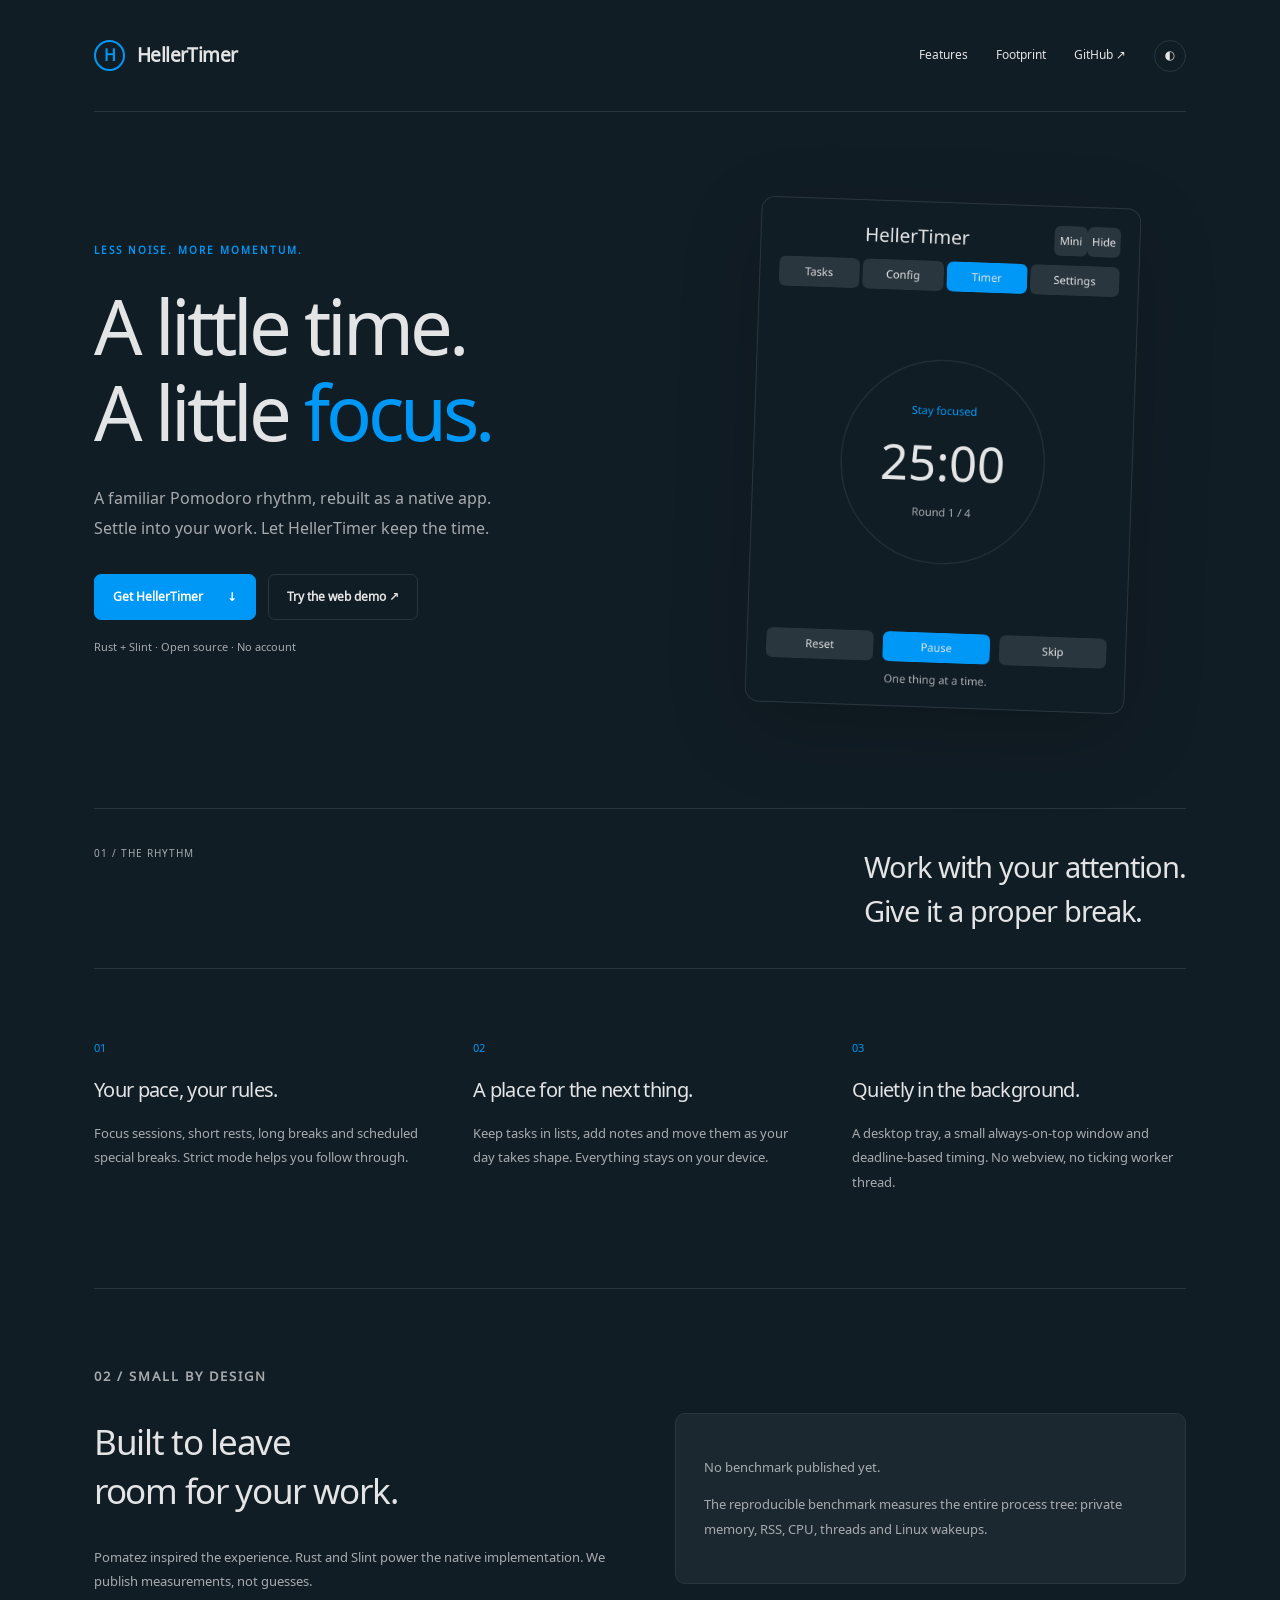
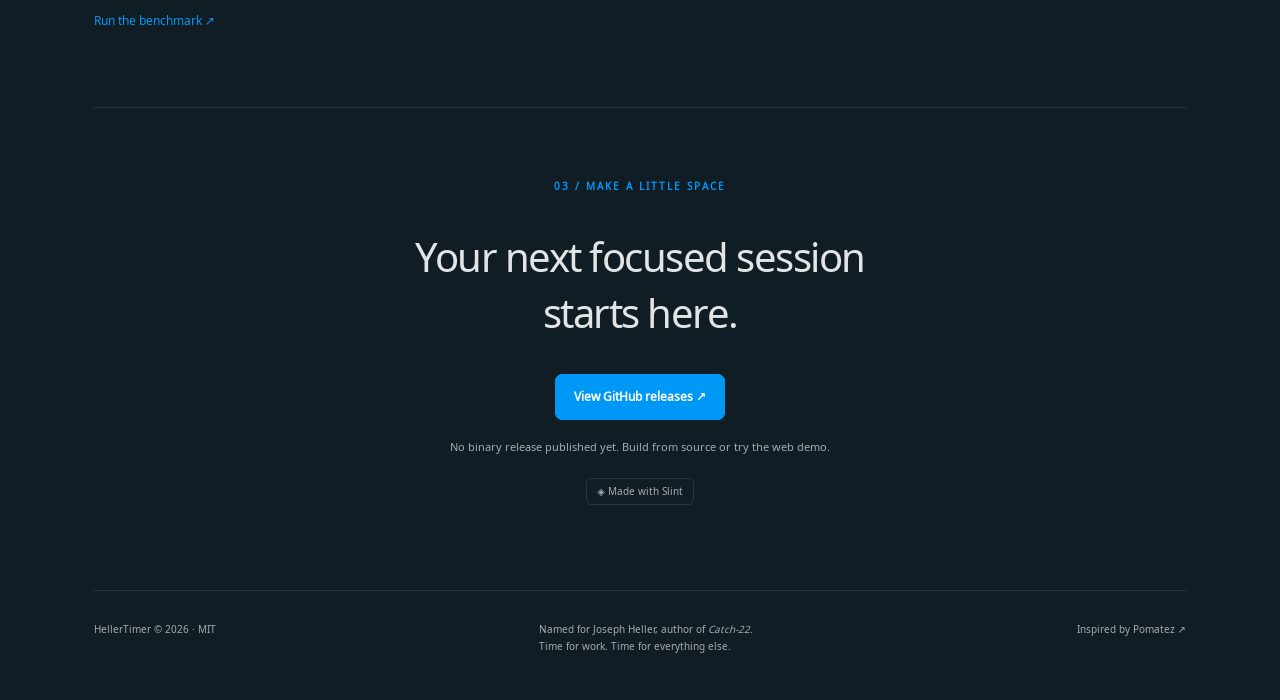
==== site/index.html @ a022e174 "feat: bootstrap native HellerTimer application Add the deadline-based timer, translated Slint UI, ta" ====
<!doctype html>
<html lang="en"><head><meta charset="utf-8"><meta name="viewport" content="width=device-width,initial-scale=1"><meta name="description" content="HellerTimer is a native Rust and Slint Pomodoro timer inspired by Pomatez. Make room for focused work."><meta name="theme-color" content="#111d25"><title>HellerTimer — A little time. A little focus.</title><link rel="icon" href="icon.png"><link rel="stylesheet" href="style.css"><script src="app.js" defer></script></head>
<body><div class="shell"><header><a class="brand" href="#"><span class="mark">H</span> HellerTimer</a><nav><a href="#features">Features</a><a href="#footprint">Footprint</a><a href="https://github.com/hlophlopgaming/HellerTimer">GitHub ↗</a><button id="theme" aria-label="Toggle color theme">◐</button></nav></header>
<main><section class="hero"><div><p class="eyebrow">LESS NOISE. MORE MOMENTUM.</p><h1>A little time.<br>A little <em>focus.</em></h1><p class="intro">A familiar Pomodoro rhythm, rebuilt as a native app. Settle into your work. Let HellerTimer keep the time.</p><div class="actions"><a class="button primary" href="#download">Get HellerTimer <span>↓</span></a><a class="button" href="app/">Try the web demo ↗</a></div><p class="quiet">Rust + Slint · Open source · No account</p></div><div class="timer-preview"><img src="screenshot.png" width="480" height="640" alt="HellerTimer running on Linux with the dark theme"></div></section>
<section class="statement"><span>01 / THE RHYTHM</span><p>Work with your attention.<br>Give it a proper break.</p></section>
<section id="features" class="features"><article><span>01</span><h2>Your pace, your rules.</h2><p>Focus sessions, short rests, long breaks and scheduled special breaks. Strict mode helps you follow through.</p></article><article><span>02</span><h2>A place for the next thing.</h2><p>Keep tasks in lists, add notes and move them as your day takes shape. Everything stays on your device.</p></article><article><span>03</span><h2>Quietly in the background.</h2><p>A desktop tray, a small always-on-top window and deadline-based timing. No webview, no ticking worker thread.</p></article></section>
<section id="footprint" class="footprint"><div><p class="eyebrow">02 / SMALL BY DESIGN</p><h2>Built to leave<br>room for your work.</h2><p>Pomatez inspired the experience. Rust and Slint power the native implementation. We publish measurements, not guesses.</p><a href="https://github.com/hlophlopgaming/HellerTimer/tree/main/bench">Run the benchmark ↗</a></div><div id="benchmark"><p class="quiet">No benchmark published yet.</p><p>The reproducible benchmark measures the entire process tree: private memory, RSS, CPU, threads and Linux wakeups.</p></div></section>
<section id="download" class="download"><p class="eyebrow">03 / MAKE A LITTLE SPACE</p><h2>Your next focused session<br>starts here.</h2><div id="downloads" class="actions"><a class="button primary" href="https://github.com/hlophlopgaming/HellerTimer/releases">View GitHub releases ↗</a></div><p id="release-status" class="quiet">Desktop is the main experience. The web version is a demo.</p><a class="slint-badge" href="https://slint.dev">◈ Made with Slint</a></section></main>
<footer><span>HellerTimer © 2026 · MIT</span><p>Named for Joseph Heller, author of <i>Catch-22</i>.<br>Time for work. Time for everything else.</p><a href="https://github.com/zidoro/pomatez">Inspired by Pomatez ↗</a></footer></div></body></html>
---- site/style.css ----
@font-face{font-family:Noto;src:url(NotoSans-Regular.ttf);font-display:swap}*{box-sizing:border-box}html{scroll-behavior:smooth;--bg:#111d25;--surface:#1c2830;--text:#e3e4e5;--muted:#a7abae;--line:#2a363e;--accent:#0098f7;--button:#fff;color-scheme:dark}html.light{--bg:#fff;--surface:#fafafa;--text:#212121;--muted:#666;--line:#e6e6e6;--accent:#007bc7;color-scheme:light}body{background:var(--bg);color:var(--text);margin:0;font:15px/1.7 Noto,system-ui,sans-serif}a{color:inherit;text-decoration:none}button{font:inherit;color:inherit;cursor:pointer}.shell{max-width:1180px;margin:auto;padding:0 44px}header{height:112px;display:flex;align-items:center;justify-content:space-between;border-bottom:1px solid var(--line)}.brand{display:flex;align-items:center;gap:12px;font-weight:700;font-size:19px;letter-spacing:-.6px}.mark{border:2px solid var(--accent);border-radius:50%;width:31px;height:31px;display:grid;place-items:center;font-size:16px;color:var(--accent)}nav{display:flex;align-items:center;gap:28px;font-size:12px}nav button{border:1px solid var(--line);border-radius:50%;background:none;width:32px;height:32px}.hero{display:grid;grid-template-columns:1.1fr 1fr;gap:70px;align-items:center;padding:90px 0 100px}.eyebrow{color:var(--accent);font-size:10px;letter-spacing:2px;font-weight:700;margin:0 0 24px}h1{font-size:clamp(48px,6vw,76px);font-weight:500;letter-spacing:-4px;line-height:1.13;margin:0 0 28px}h1 em{font-style:normal;color:var(--accent)}.intro{font-size:16px;max-width:405px;color:var(--muted);line-height:1.9}.actions{display:flex;gap:12px;flex-wrap:wrap;margin:30px 0 18px}.button{border:1px solid var(--line);border-radius:7px;padding:12px 18px;font-size:12px;font-weight:700;display:inline-flex;gap:24px;align-items:center}.primary{background:var(--accent);border-color:var(--accent);color:var(--button)}.quiet{font-size:11px;color:var(--muted)}.timer-preview{background:var(--surface);border:1px solid var(--line);padding:24px 28px 18px;border-radius:14px;box-shadow:0 24px 80px #0003;transform:rotate(2deg)}.preview-top{display:flex;justify-content:space-between;font-size:13px}.preview-top span{color:var(--muted)}.preview-tabs{display:flex;justify-content:space-between;font-size:10px;margin:24px 0 28px;color:var(--muted)}.preview-tabs strong{color:var(--accent);border-bottom:2px solid var(--accent);padding-bottom:8px}.dial{margin:auto;aspect-ratio:1;max-width:246px;border:3px solid var(--line);border-top-color:var(--accent);border-right-color:var(--accent);border-radius:50%;display:flex;align-items:center;justify-content:center;flex-direction:column;gap:12px}.dial span{font-size:12px;color:var(--accent)}.dial b{font-size:53px;font-weight:400;letter-spacing:-3px}.dial small{font-size:10px;color:var(--muted)}.preview-controls{display:flex;justify-content:center;align-items:center;gap:42px;margin:25px 0 12px}.preview-controls b{display:grid;place-items:center;background:var(--accent);color:#fff;width:44px;height:44px;border-radius:50%;font-size:15px}.preview-controls span{color:var(--muted)}.timer-preview p{text-align:center;font-size:10px;color:var(--muted)}.illustration{display:block;text-align:right;font-size:8px;color:var(--muted)}.statement{border-top:1px solid var(--line);border-bottom:1px solid var(--line);padding:36px 0;display:flex;justify-content:space-between;align-items:flex-start}.statement span{font-size:10px;color:var(--muted);letter-spacing:1px}.statement p{margin:0;font-size:29px;line-height:1.5;letter-spacing:-1px}.features{display:grid;grid-template-columns:repeat(3,1fr);gap:45px;padding:65px 0 80px}.features article>span{color:var(--accent);font-size:11px}h2{font-weight:500;letter-spacing:-.7px;font-size:20px;line-height:1.4}.features p,.footprint p{color:var(--muted);font-size:13px;line-height:1.9}.footprint{display:grid;grid-template-columns:1fr 1fr;gap:70px;border-top:1px solid var(--line);padding:75px 0}.footprint h2{font-size:35px;letter-spacing:-1.3px}.footprint a{font-size:12px;color:var(--accent)}#benchmark{align-self:center;background:var(--surface);border:1px solid var(--line);border-radius:10px;padding:28px;overflow:auto}table{border-collapse:collapse;width:100%;font-size:11px}td,th{text-align:left;padding:8px;border-bottom:1px solid var(--line)}.bar{height:7px;background:var(--accent);border-radius:4px;margin:7px 0 14px}.download{text-align:center;padding:70px 0 85px;border-top:1px solid var(--line)}.download h2{font-size:40px;letter-spacing:-1.5px}.download .actions{justify-content:center}.slint-badge{display:inline-block;font-size:10px;border:1px solid var(--line);padding:4px 10px;border-radius:5px;margin-top:10px;color:var(--muted)}footer{display:flex;justify-content:space-between;align-items:flex-start;gap:25px;border-top:1px solid var(--line);padding:30px 0 45px;color:var(--muted);font-size:10px}footer p{margin:0}a:hover{color:var(--accent)}a.primary:hover{color:#fff;filter:brightness(1.12)}a:focus-visible,button:focus-visible{outline:2px solid var(--accent);outline-offset:5px}@media(max-width:760px){.shell{padding:0 24px}header{height:82px}nav{gap:14px}nav a:nth-child(-n+2){display:none}.hero{grid-template-columns:1fr;gap:45px;padding:55px 0}h1{letter-spacing:-2.5px}.timer-preview{width:100%;max-width:380px;justify-self:center}.features{grid-template-columns:1fr;gap:20px;padding:40px 0}.statement{gap:30px}.statement p{font-size:21px}.footprint{grid-template-columns:1fr;gap:25px;padding:45px 0}.download{padding:45px 0}.download h2{font-size:30px}footer{flex-wrap:wrap}}

.timer-preview{padding:0;overflow:hidden;max-width:380px;justify-self:center}.timer-preview img{display:block;width:100%;height:auto}
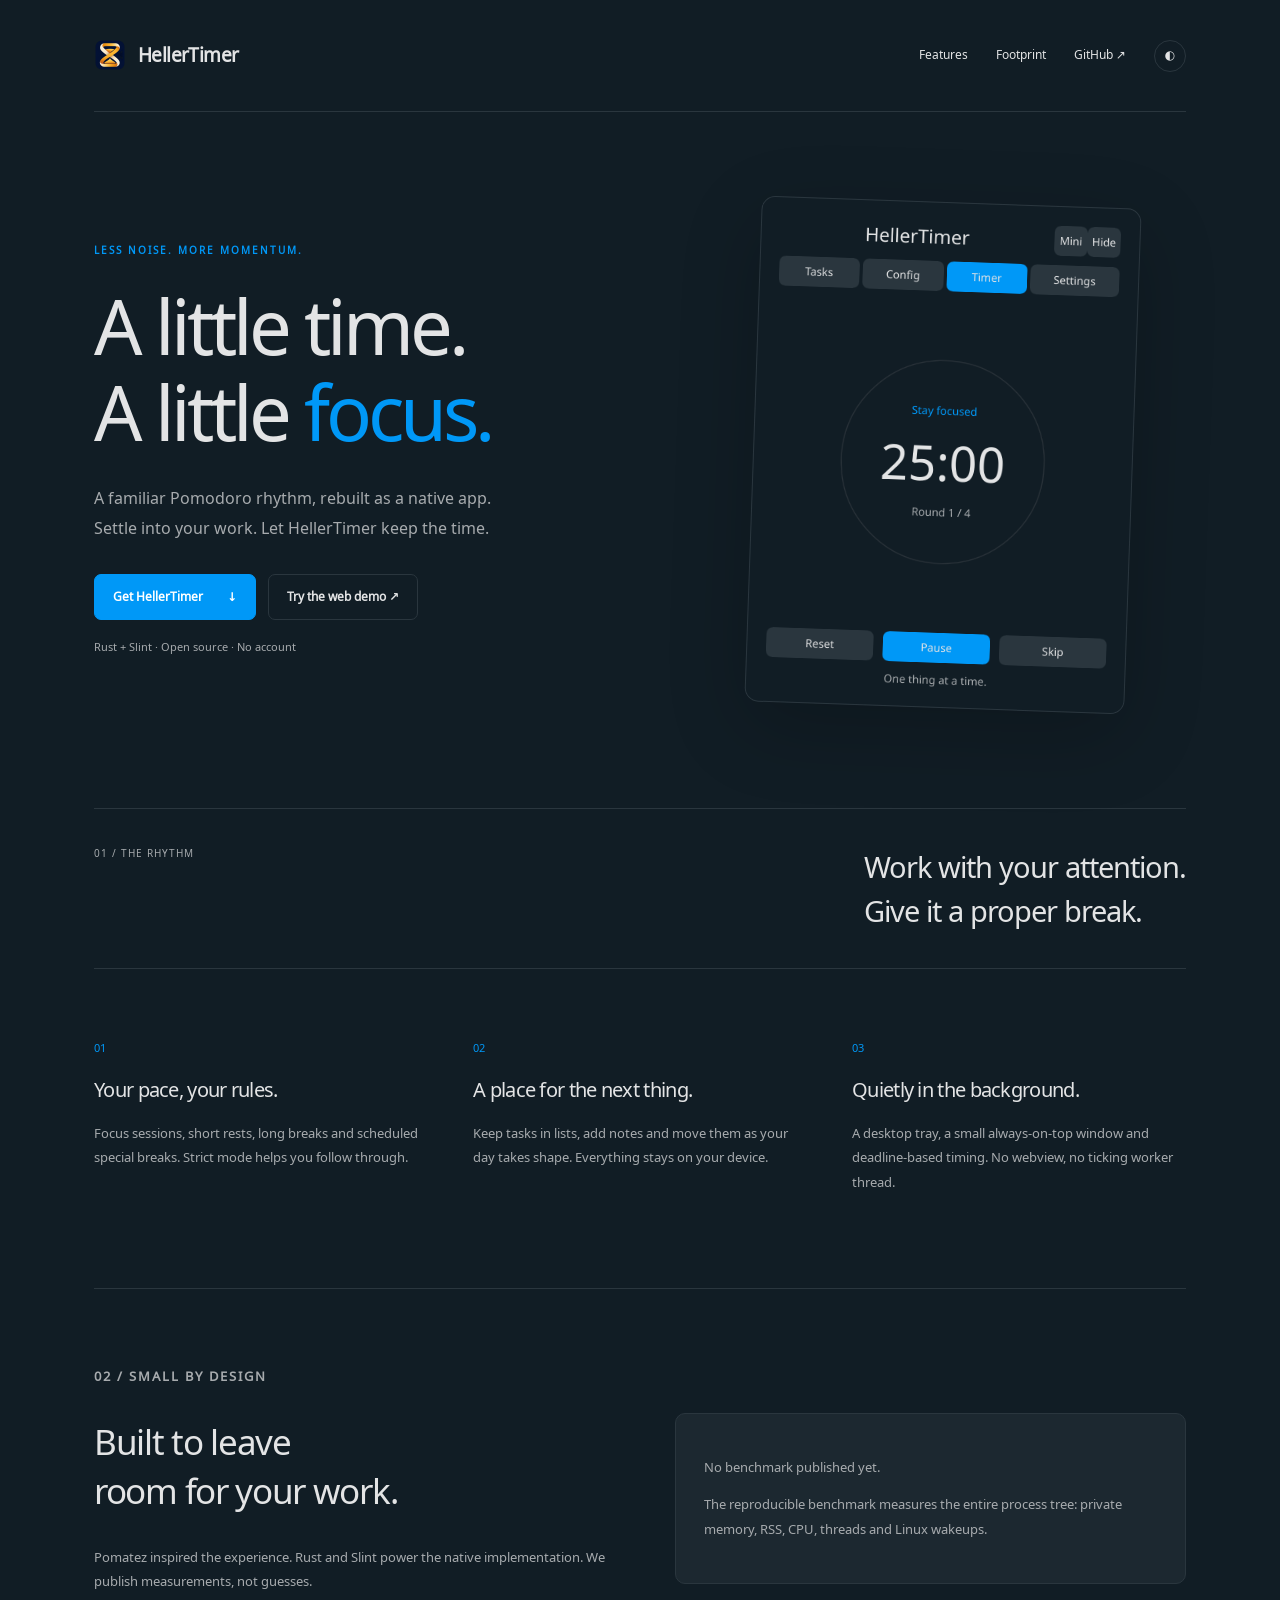
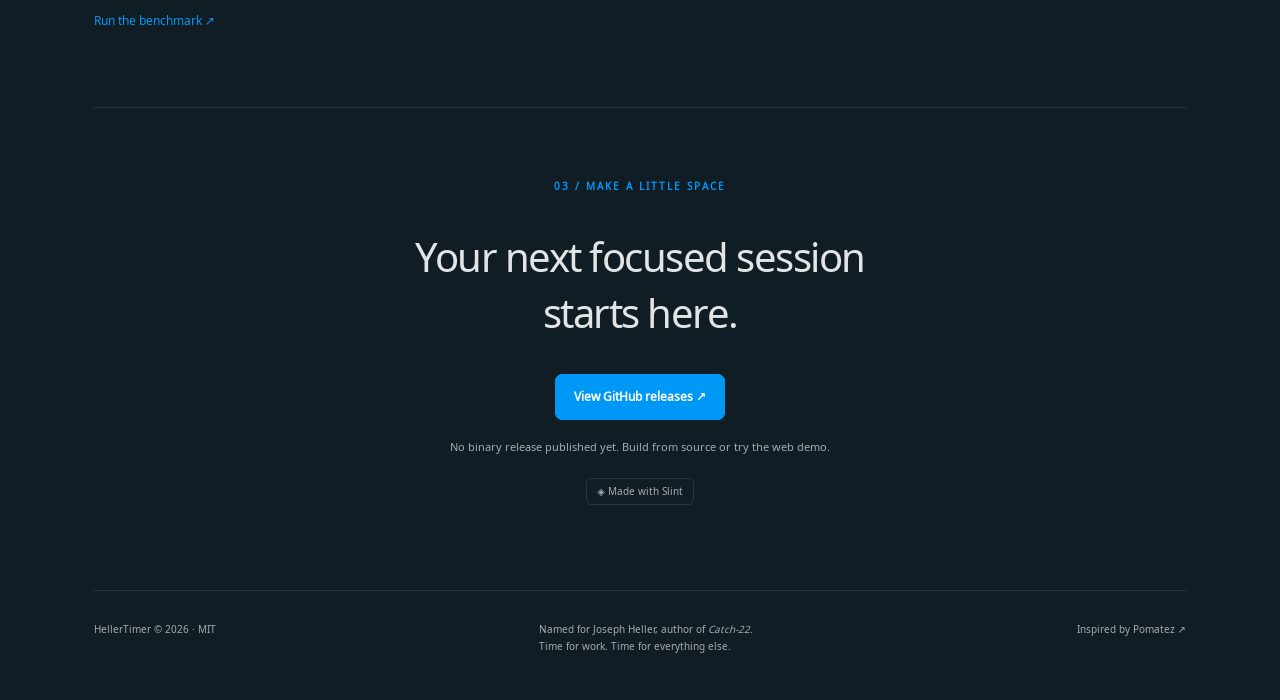
==== commit 00209f6e: "feat(branding): add an original Catch-22 hourglass icon Replace the borrowed Pomatez icon with a loo" ====
--- a/site/index.html
+++ b/site/index.html
@@ -1,6 +1,6 @@
 <!doctype html>
 <html lang="en"><head><meta charset="utf-8"><meta name="viewport" content="width=device-width,initial-scale=1"><meta name="description" content="HellerTimer is a native Rust and Slint Pomodoro timer inspired by Pomatez. Make room for focused work."><meta name="theme-color" content="#111d25"><title>HellerTimer — A little time. A little focus.</title><link rel="icon" href="icon.png"><link rel="stylesheet" href="style.css"><script src="app.js" defer></script></head>
-<body><div class="shell"><header><a class="brand" href="#"><span class="mark">H</span> HellerTimer</a><nav><a href="#features">Features</a><a href="#footprint">Footprint</a><a href="https://github.com/hlophlopgaming/HellerTimer">GitHub ↗</a><button id="theme" aria-label="Toggle color theme">◐</button></nav></header>
+<body><div class="shell"><header><a class="brand" href="#"><img class="brand-icon" src="icon.png" width="32" height="32" alt=""> HellerTimer</a><nav><a href="#features">Features</a><a href="#footprint">Footprint</a><a href="https://github.com/hlophlopgaming/HellerTimer">GitHub ↗</a><button id="theme" aria-label="Toggle color theme">◐</button></nav></header>
 <main><section class="hero"><div><p class="eyebrow">LESS NOISE. MORE MOMENTUM.</p><h1>A little time.<br>A little <em>focus.</em></h1><p class="intro">A familiar Pomodoro rhythm, rebuilt as a native app. Settle into your work. Let HellerTimer keep the time.</p><div class="actions"><a class="button primary" href="#download">Get HellerTimer <span>↓</span></a><a class="button" href="app/">Try the web demo ↗</a></div><p class="quiet">Rust + Slint · Open source · No account</p></div><div class="timer-preview"><img src="screenshot.png" width="480" height="640" alt="HellerTimer running on Linux with the dark theme"></div></section>
 <section class="statement"><span>01 / THE RHYTHM</span><p>Work with your attention.<br>Give it a proper break.</p></section>
 <section id="features" class="features"><article><span>01</span><h2>Your pace, your rules.</h2><p>Focus sessions, short rests, long breaks and scheduled special breaks. Strict mode helps you follow through.</p></article><article><span>02</span><h2>A place for the next thing.</h2><p>Keep tasks in lists, add notes and move them as your day takes shape. Everything stays on your device.</p></article><article><span>03</span><h2>Quietly in the background.</h2><p>A desktop tray, a small always-on-top window and deadline-based timing. No webview, no ticking worker thread.</p></article></section>
--- a/site/style.css
+++ b/site/style.css
@@ -1,3 +1,3 @@
-@font-face{font-family:Noto;src:url(NotoSans-Regular.ttf);font-display:swap}*{box-sizing:border-box}html{scroll-behavior:smooth;--bg:#111d25;--surface:#1c2830;--text:#e3e4e5;--muted:#a7abae;--line:#2a363e;--accent:#0098f7;--button:#fff;color-scheme:dark}html.light{--bg:#fff;--surface:#fafafa;--text:#212121;--muted:#666;--line:#e6e6e6;--accent:#007bc7;color-scheme:light}body{background:var(--bg);color:var(--text);margin:0;font:15px/1.7 Noto,system-ui,sans-serif}a{color:inherit;text-decoration:none}button{font:inherit;color:inherit;cursor:pointer}.shell{max-width:1180px;margin:auto;padding:0 44px}header{height:112px;display:flex;align-items:center;justify-content:space-between;border-bottom:1px solid var(--line)}.brand{display:flex;align-items:center;gap:12px;font-weight:700;font-size:19px;letter-spacing:-.6px}.mark{border:2px solid var(--accent);border-radius:50%;width:31px;height:31px;display:grid;place-items:center;font-size:16px;color:var(--accent)}nav{display:flex;align-items:center;gap:28px;font-size:12px}nav button{border:1px solid var(--line);border-radius:50%;background:none;width:32px;height:32px}.hero{display:grid;grid-template-columns:1.1fr 1fr;gap:70px;align-items:center;padding:90px 0 100px}.eyebrow{color:var(--accent);font-size:10px;letter-spacing:2px;font-weight:700;margin:0 0 24px}h1{font-size:clamp(48px,6vw,76px);font-weight:500;letter-spacing:-4px;line-height:1.13;margin:0 0 28px}h1 em{font-style:normal;color:var(--accent)}.intro{font-size:16px;max-width:405px;color:var(--muted);line-height:1.9}.actions{display:flex;gap:12px;flex-wrap:wrap;margin:30px 0 18px}.button{border:1px solid var(--line);border-radius:7px;padding:12px 18px;font-size:12px;font-weight:700;display:inline-flex;gap:24px;align-items:center}.primary{background:var(--accent);border-color:var(--accent);color:var(--button)}.quiet{font-size:11px;color:var(--muted)}.timer-preview{background:var(--surface);border:1px solid var(--line);padding:24px 28px 18px;border-radius:14px;box-shadow:0 24px 80px #0003;transform:rotate(2deg)}.preview-top{display:flex;justify-content:space-between;font-size:13px}.preview-top span{color:var(--muted)}.preview-tabs{display:flex;justify-content:space-between;font-size:10px;margin:24px 0 28px;color:var(--muted)}.preview-tabs strong{color:var(--accent);border-bottom:2px solid var(--accent);padding-bottom:8px}.dial{margin:auto;aspect-ratio:1;max-width:246px;border:3px solid var(--line);border-top-color:var(--accent);border-right-color:var(--accent);border-radius:50%;display:flex;align-items:center;justify-content:center;flex-direction:column;gap:12px}.dial span{font-size:12px;color:var(--accent)}.dial b{font-size:53px;font-weight:400;letter-spacing:-3px}.dial small{font-size:10px;color:var(--muted)}.preview-controls{display:flex;justify-content:center;align-items:center;gap:42px;margin:25px 0 12px}.preview-controls b{display:grid;place-items:center;background:var(--accent);color:#fff;width:44px;height:44px;border-radius:50%;font-size:15px}.preview-controls span{color:var(--muted)}.timer-preview p{text-align:center;font-size:10px;color:var(--muted)}.illustration{display:block;text-align:right;font-size:8px;color:var(--muted)}.statement{border-top:1px solid var(--line);border-bottom:1px solid var(--line);padding:36px 0;display:flex;justify-content:space-between;align-items:flex-start}.statement span{font-size:10px;color:var(--muted);letter-spacing:1px}.statement p{margin:0;font-size:29px;line-height:1.5;letter-spacing:-1px}.features{display:grid;grid-template-columns:repeat(3,1fr);gap:45px;padding:65px 0 80px}.features article>span{color:var(--accent);font-size:11px}h2{font-weight:500;letter-spacing:-.7px;font-size:20px;line-height:1.4}.features p,.footprint p{color:var(--muted);font-size:13px;line-height:1.9}.footprint{display:grid;grid-template-columns:1fr 1fr;gap:70px;border-top:1px solid var(--line);padding:75px 0}.footprint h2{font-size:35px;letter-spacing:-1.3px}.footprint a{font-size:12px;color:var(--accent)}#benchmark{align-self:center;background:var(--surface);border:1px solid var(--line);border-radius:10px;padding:28px;overflow:auto}table{border-collapse:collapse;width:100%;font-size:11px}td,th{text-align:left;padding:8px;border-bottom:1px solid var(--line)}.bar{height:7px;background:var(--accent);border-radius:4px;margin:7px 0 14px}.download{text-align:center;padding:70px 0 85px;border-top:1px solid var(--line)}.download h2{font-size:40px;letter-spacing:-1.5px}.download .actions{justify-content:center}.slint-badge{display:inline-block;font-size:10px;border:1px solid var(--line);padding:4px 10px;border-radius:5px;margin-top:10px;color:var(--muted)}footer{display:flex;justify-content:space-between;align-items:flex-start;gap:25px;border-top:1px solid var(--line);padding:30px 0 45px;color:var(--muted);font-size:10px}footer p{margin:0}a:hover{color:var(--accent)}a.primary:hover{color:#fff;filter:brightness(1.12)}a:focus-visible,button:focus-visible{outline:2px solid var(--accent);outline-offset:5px}@media(max-width:760px){.shell{padding:0 24px}header{height:82px}nav{gap:14px}nav a:nth-child(-n+2){display:none}.hero{grid-template-columns:1fr;gap:45px;padding:55px 0}h1{letter-spacing:-2.5px}.timer-preview{width:100%;max-width:380px;justify-self:center}.features{grid-template-columns:1fr;gap:20px;padding:40px 0}.statement{gap:30px}.statement p{font-size:21px}.footprint{grid-template-columns:1fr;gap:25px;padding:45px 0}.download{padding:45px 0}.download h2{font-size:30px}footer{flex-wrap:wrap}}
+@font-face{font-family:Noto;src:url(NotoSans-Regular.ttf);font-display:swap}*{box-sizing:border-box}html{scroll-behavior:smooth;--bg:#111d25;--surface:#1c2830;--text:#e3e4e5;--muted:#a7abae;--line:#2a363e;--accent:#0098f7;--button:#fff;color-scheme:dark}html.light{--bg:#fff;--surface:#fafafa;--text:#212121;--muted:#666;--line:#e6e6e6;--accent:#007bc7;color-scheme:light}body{background:var(--bg);color:var(--text);margin:0;font:15px/1.7 Noto,system-ui,sans-serif}a{color:inherit;text-decoration:none}button{font:inherit;color:inherit;cursor:pointer}.shell{max-width:1180px;margin:auto;padding:0 44px}header{height:112px;display:flex;align-items:center;justify-content:space-between;border-bottom:1px solid var(--line)}.brand{display:flex;align-items:center;gap:12px;font-weight:700;font-size:19px;letter-spacing:-.6px}.brand-icon{display:block;flex-shrink:0}nav{display:flex;align-items:center;gap:28px;font-size:12px}nav button{border:1px solid var(--line);border-radius:50%;background:none;width:32px;height:32px}.hero{display:grid;grid-template-columns:1.1fr 1fr;gap:70px;align-items:center;padding:90px 0 100px}.eyebrow{color:var(--accent);font-size:10px;letter-spacing:2px;font-weight:700;margin:0 0 24px}h1{font-size:clamp(48px,6vw,76px);font-weight:500;letter-spacing:-4px;line-height:1.13;margin:0 0 28px}h1 em{font-style:normal;color:var(--accent)}.intro{font-size:16px;max-width:405px;color:var(--muted);line-height:1.9}.actions{display:flex;gap:12px;flex-wrap:wrap;margin:30px 0 18px}.button{border:1px solid var(--line);border-radius:7px;padding:12px 18px;font-size:12px;font-weight:700;display:inline-flex;gap:24px;align-items:center}.primary{background:var(--accent);border-color:var(--accent);color:var(--button)}.quiet{font-size:11px;color:var(--muted)}.timer-preview{background:var(--surface);border:1px solid var(--line);padding:24px 28px 18px;border-radius:14px;box-shadow:0 24px 80px #0003;transform:rotate(2deg)}.preview-top{display:flex;justify-content:space-between;font-size:13px}.preview-top span{color:var(--muted)}.preview-tabs{display:flex;justify-content:space-between;font-size:10px;margin:24px 0 28px;color:var(--muted)}.preview-tabs strong{color:var(--accent);border-bottom:2px solid var(--accent);padding-bottom:8px}.dial{margin:auto;aspect-ratio:1;max-width:246px;border:3px solid var(--line);border-top-color:var(--accent);border-right-color:var(--accent);border-radius:50%;display:flex;align-items:center;justify-content:center;flex-direction:column;gap:12px}.dial span{font-size:12px;color:var(--accent)}.dial b{font-size:53px;font-weight:400;letter-spacing:-3px}.dial small{font-size:10px;color:var(--muted)}.preview-controls{display:flex;justify-content:center;align-items:center;gap:42px;margin:25px 0 12px}.preview-controls b{display:grid;place-items:center;background:var(--accent);color:#fff;width:44px;height:44px;border-radius:50%;font-size:15px}.preview-controls span{color:var(--muted)}.timer-preview p{text-align:center;font-size:10px;color:var(--muted)}.illustration{display:block;text-align:right;font-size:8px;color:var(--muted)}.statement{border-top:1px solid var(--line);border-bottom:1px solid var(--line);padding:36px 0;display:flex;justify-content:space-between;align-items:flex-start}.statement span{font-size:10px;color:var(--muted);letter-spacing:1px}.statement p{margin:0;font-size:29px;line-height:1.5;letter-spacing:-1px}.features{display:grid;grid-template-columns:repeat(3,1fr);gap:45px;padding:65px 0 80px}.features article>span{color:var(--accent);font-size:11px}h2{font-weight:500;letter-spacing:-.7px;font-size:20px;line-height:1.4}.features p,.footprint p{color:var(--muted);font-size:13px;line-height:1.9}.footprint{display:grid;grid-template-columns:1fr 1fr;gap:70px;border-top:1px solid var(--line);padding:75px 0}.footprint h2{font-size:35px;letter-spacing:-1.3px}.footprint a{font-size:12px;color:var(--accent)}#benchmark{align-self:center;background:var(--surface);border:1px solid var(--line);border-radius:10px;padding:28px;overflow:auto}table{border-collapse:collapse;width:100%;font-size:11px}td,th{text-align:left;padding:8px;border-bottom:1px solid var(--line)}.bar{height:7px;background:var(--accent);border-radius:4px;margin:7px 0 14px}.download{text-align:center;padding:70px 0 85px;border-top:1px solid var(--line)}.download h2{font-size:40px;letter-spacing:-1.5px}.download .actions{justify-content:center}.slint-badge{display:inline-block;font-size:10px;border:1px solid var(--line);padding:4px 10px;border-radius:5px;margin-top:10px;color:var(--muted)}footer{display:flex;justify-content:space-between;align-items:flex-start;gap:25px;border-top:1px solid var(--line);padding:30px 0 45px;color:var(--muted);font-size:10px}footer p{margin:0}a:hover{color:var(--accent)}a.primary:hover{color:#fff;filter:brightness(1.12)}a:focus-visible,button:focus-visible{outline:2px solid var(--accent);outline-offset:5px}@media(max-width:760px){.shell{padding:0 24px}header{height:82px}nav{gap:14px}nav a:nth-child(-n+2){display:none}.hero{grid-template-columns:1fr;gap:45px;padding:55px 0}h1{letter-spacing:-2.5px}.timer-preview{width:100%;max-width:380px;justify-self:center}.features{grid-template-columns:1fr;gap:20px;padding:40px 0}.statement{gap:30px}.statement p{font-size:21px}.footprint{grid-template-columns:1fr;gap:25px;padding:45px 0}.download{padding:45px 0}.download h2{font-size:30px}footer{flex-wrap:wrap}}
 
 .timer-preview{padding:0;overflow:hidden;max-width:380px;justify-self:center}.timer-preview img{display:block;width:100%;height:auto}
